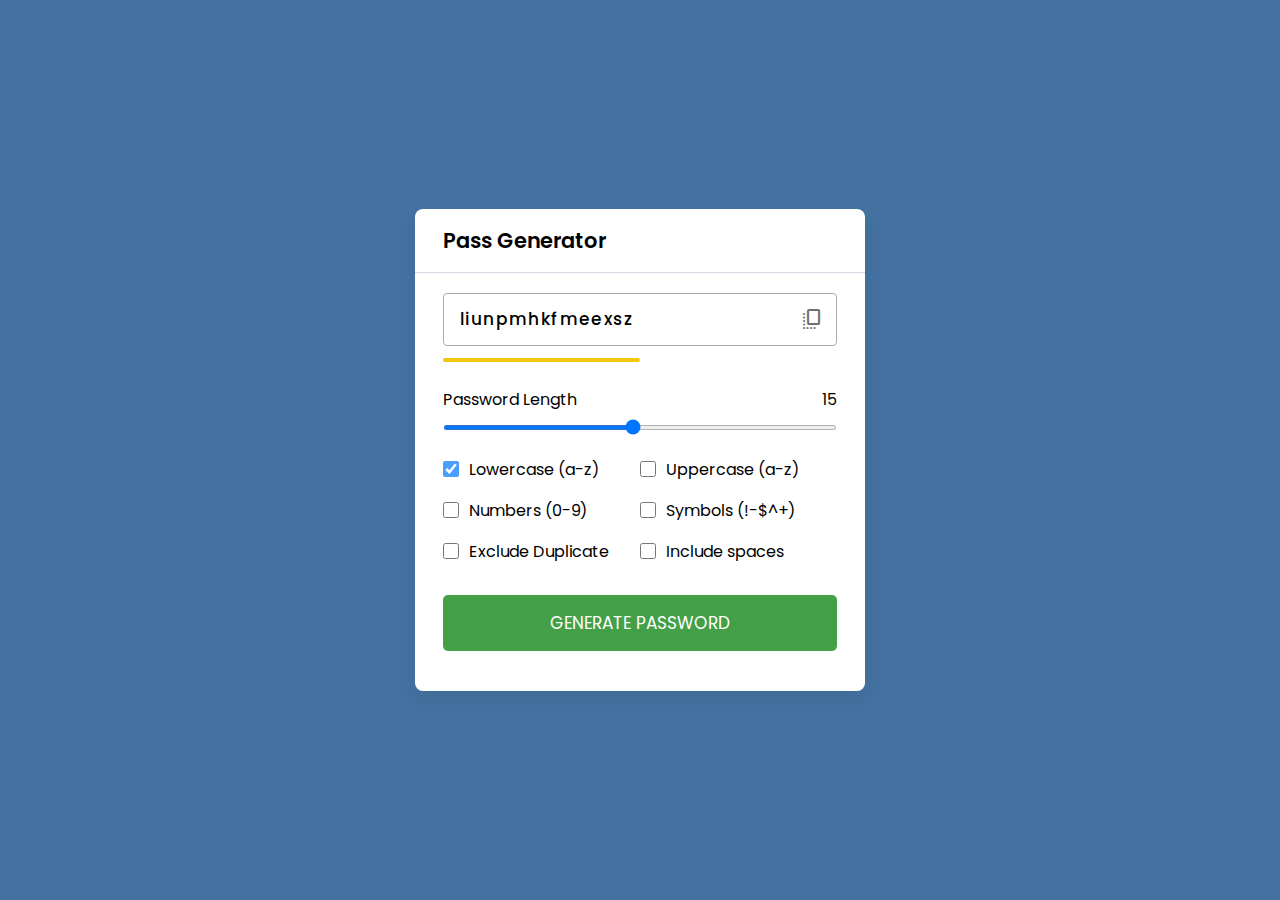
==== Password-Generator/index.html @ 87e4af45 "Adding password generator app" ====
<!DOCTYPE html>
<html lang="en">
  <head>
    <meta charset="UTF-8" />
    <meta name="viewport" content="width=device-width, initial-scale=1.0" />
    <link
      href="https://fonts.googleapis.com/css2?family=Material+Symbols+Rounded"
      rel="stylesheet"
    />
    <link rel="stylesheet" href="style.css" />
    <title>Password Generator</title>
  </head>
  <body>
    <div class="container">
      <h2>Pass Generator</h2>
      <div class="wrapper">
        <div class="input-box">
          <input type="text" disabled />
          <span class="material-symbols-rounded"> copy_all</span>
        </div>
        <div class="pass-indicator"></div>
        <div class="pass-length">
          <div class="details">
            <label class="title">Password Length</label>
            <span></span>
          </div>
          <input type="range" min="1" max="30" value="15" step="1" />
        </div>
        <div class="pass-settings">
          <label class="title"></label>
          <ul class="options">
            <li class="option">
              <input type="checkbox" name="" id="lowercase" checked />
              <label for="lowercase">Lowercase (a-z) </label>
            </li>
            <li class="option">
              <input type="checkbox" name="" id="uppercase" />
              <label for="uppercase">Uppercase (a-z) </label>
            </li>
            <li class="option">
              <input type="checkbox" name="" id="numbers" />
              <label for="numbers">Numbers (0-9)</label>
            </li>
            <li class="option">
              <input type="checkbox" name="" id="symbols" />
              <label for="symbols">Symbols (!-$^+)</label>
            </li>
            <li class="option">
              <input type="checkbox" name="" id="exc-duplicate" />
              <label for="exc-duplicate">Exclude Duplicate</label>
            </li>
            <li class="option">
              <input type="checkbox" name="" id="spaces" />
              <label for="spaces">Include spaces </label>
            </li>
          </ul>
        </div>

        <button class="generate-btn">Generate Password</button>
      </div>
    </div>
    <script src="script.js"></script>
  </body>
</html>
---- Password-Generator/style.css ----
@import url('https://fonts.googleapis.com/css2?family=Poppins:wght@400;500;600&display=swap');

* {
  margin: 0;
  padding: 0;
  box-sizing: border-box;
  font-family: 'Poppins', sans-serif;
}

body {
  display: flex;
  align-items: center;
  justify-content: center;
  min-height: 100vh;
  background: #4371a0;
}

.container {
  width: 450px;
  background: #fff;
  border-radius: 8px;
  box-shadow: 0 10px 20px rgba(0, 0, 0, 0.05);
}

.container h2 {
  font-weight: 600;
  font-size: 1.31rem;
  padding: 1rem 1.75rem;
  border-bottom: 1px solid #d4dbe5;
}

.wrapper {
  margin: 1.25rem 1.75rem;
}

.wrapper .input-box {
  position: relative;
}

.input-box input {
  width: 100%;
  height: 53px;
  color: #000;
  background: none;
  font-size: 1.06rem;
  font-weight: 500;
  border-radius: 4px;
  letter-spacing: 1.4px;
  border: 1px solid #aaa;
  padding: 0 2.85em 0 1rem;
}

.input-box span {
  position: absolute;
  right: 13px;
  cursor: pointer;
  line-height: 53px;
  color: #707070;
}

.input-box span:hover {
  color: #43a047;
}

.wrapper .pass-indicator {
  width: 100%;
  height: 4px;
  position: relative;
  margin-top: 0.75rem;
  border-radius: 25px;
}

.pass-indicator::before {
  position: absolute;
  content: '';
  height: 100%;
  width: 50%;
  border-radius: inherit;
  transition: width 0.3s ease;
}

.pass-indicator#weak::before {
  width: 20%;
  background: #e64a4a;
}
.pass-indicator#medium::before {
  width: 50%;
  background: #f1c80b;
}
.pass-indicator#strong::before {
  width: 100%;
  background: #43a047;
}

.wrapper .pass-length {
  margin: 1.56rem 0 1.25rem;
}

.pass-length .details {
  display: flex;
  justify-content: space-between;
}

.pass-length input {
  width: 100%;
  height: 5px;
}

.pass-settings .options {
  display: flex;
  list-style: none;
  flex-wrap: wrap;
  margin-top: 1rem;
}

.pass-settings .options .option {
  display: flex;
  align-items: center;
  margin-bottom: 1rem;
  width: calc(100% / 2);
}

.options .option:first-child {
  pointer-events: none;
}

.options .option:first-child input {
  opacity: 0.7;
}

.options .option input {
  height: 16px;
  width: 16px;
  cursor: pointer;
}

.options .option label {
  cursor: pointer color #4f4f4f;
  padding-left: 0.63rem;
}

.wrapper .generate-btn {
  width: 100%;
  color: #fff;
  border: none;
  outline: none;
  cursor: pointer;
  background: #43a047;
  font-size: 1.06rem;
  padding: 0.94rem 0;
  border-radius: 5px;
  text-transform: uppercase;
  margin: 0.94rem 0 1.3rem;
}
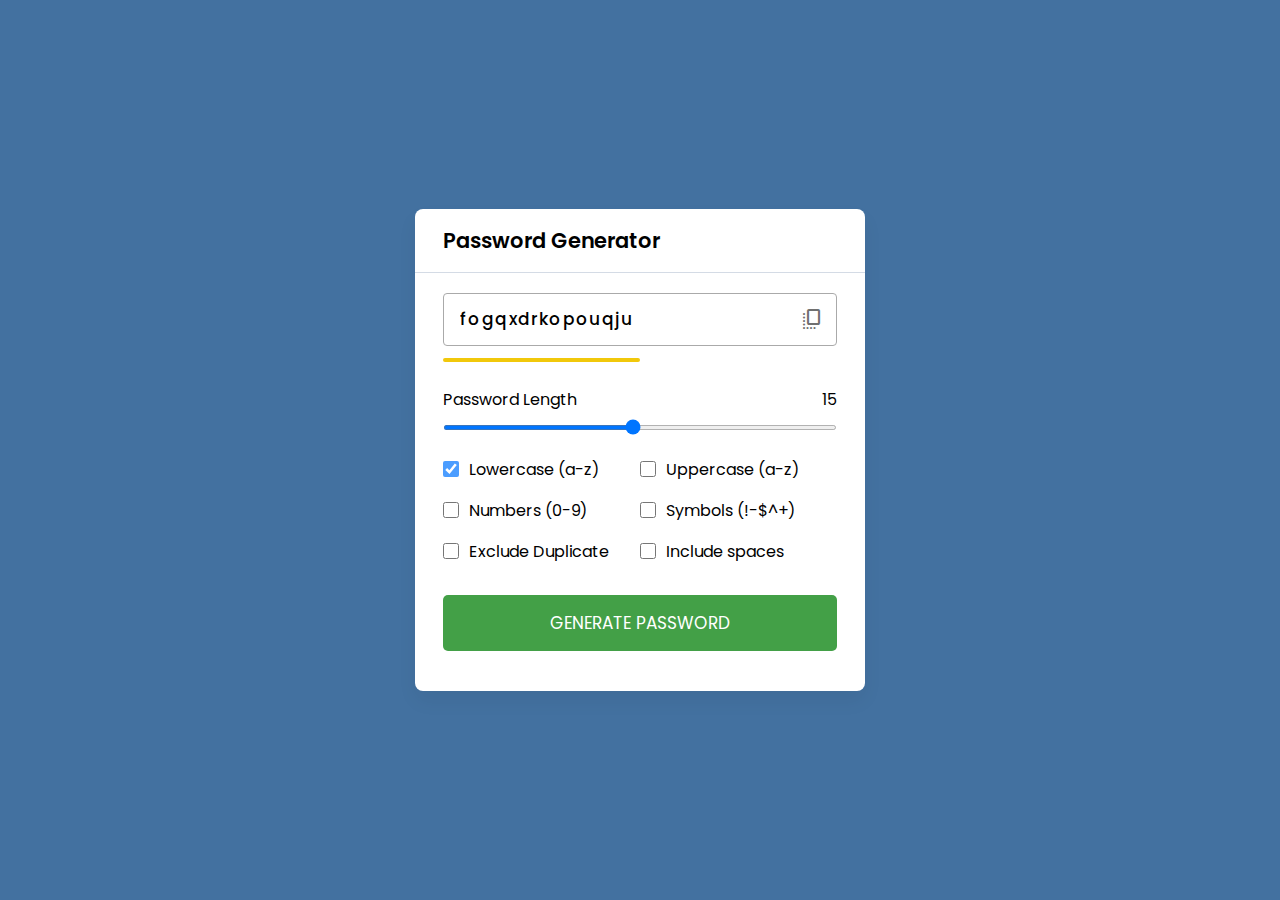
==== commit 8fc8f034: "refactor code" ====
--- a/Password-Generator/index.html
+++ b/Password-Generator/index.html
@@ -12,7 +12,7 @@
   </head>
   <body>
     <div class="container">
-      <h2>Pass Generator</h2>
+      <h2>Password Generator</h2>
       <div class="wrapper">
         <div class="input-box">
           <input type="text" disabled />
